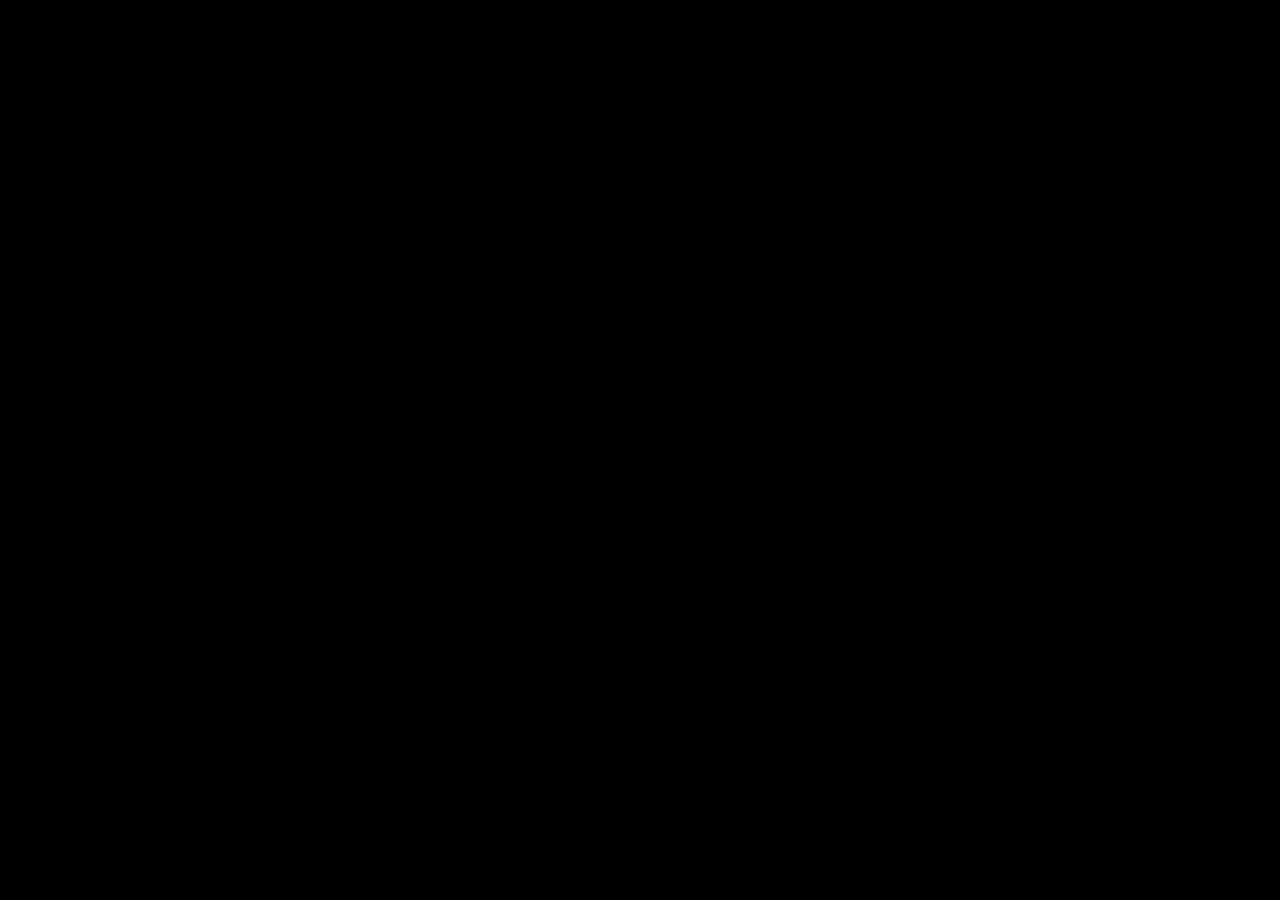
==== about.html @ 6114cc75 "pink goose" ====
<!DOCTYPE html>
<html lang="en">
<head>
    <meta charset="UTF-8">
    <meta name="viewport" content="width=device-width, initial-scale=1.0">
    <title>Document</title>
    <link rel="stylesheet" href="main.css">
</head>
<body>
    
</body>
</html>
---- main.css ----
*{
    margin: 0;
    padding: 0;
}

body{
    background-color: #000; /*naar zwart veranderen*/
}

.header{
    height: 104px;
    width: 100%;
    background-color: #123456; /*weghalen*/

}
.header_content{
    justify-content: space-between;
    display: flex;
    flex-direction: row;
}
    .pink_goose{
        height: 45px;
        width: 246px;
        align-items: center;
        display: flex;
        flex-direction: row;
        gap: 8px;
        font-family: "Roboto", sans-serif;
        font-weight: 700;
        font-style: normal;
    }
        .pink{
            color: #ffffff;
            font-size: 30px;
        }
        .goose{
            color: #ffb4d3;
            font-size: 30px;
        }
    .home_balk{
        align-self: center;
        background-color: aqua;
        display: flex;
        flex-direction: row;
        gap: 25px;
        color: #fff;
        align-content: center;
        text-align: center;
    }
    .login{
        height: 44px;
        width: 92px;
        background: #243241;
        align-content: center;
        text-align: center;
        color: #fff;
        border-radius: 15px;
    }
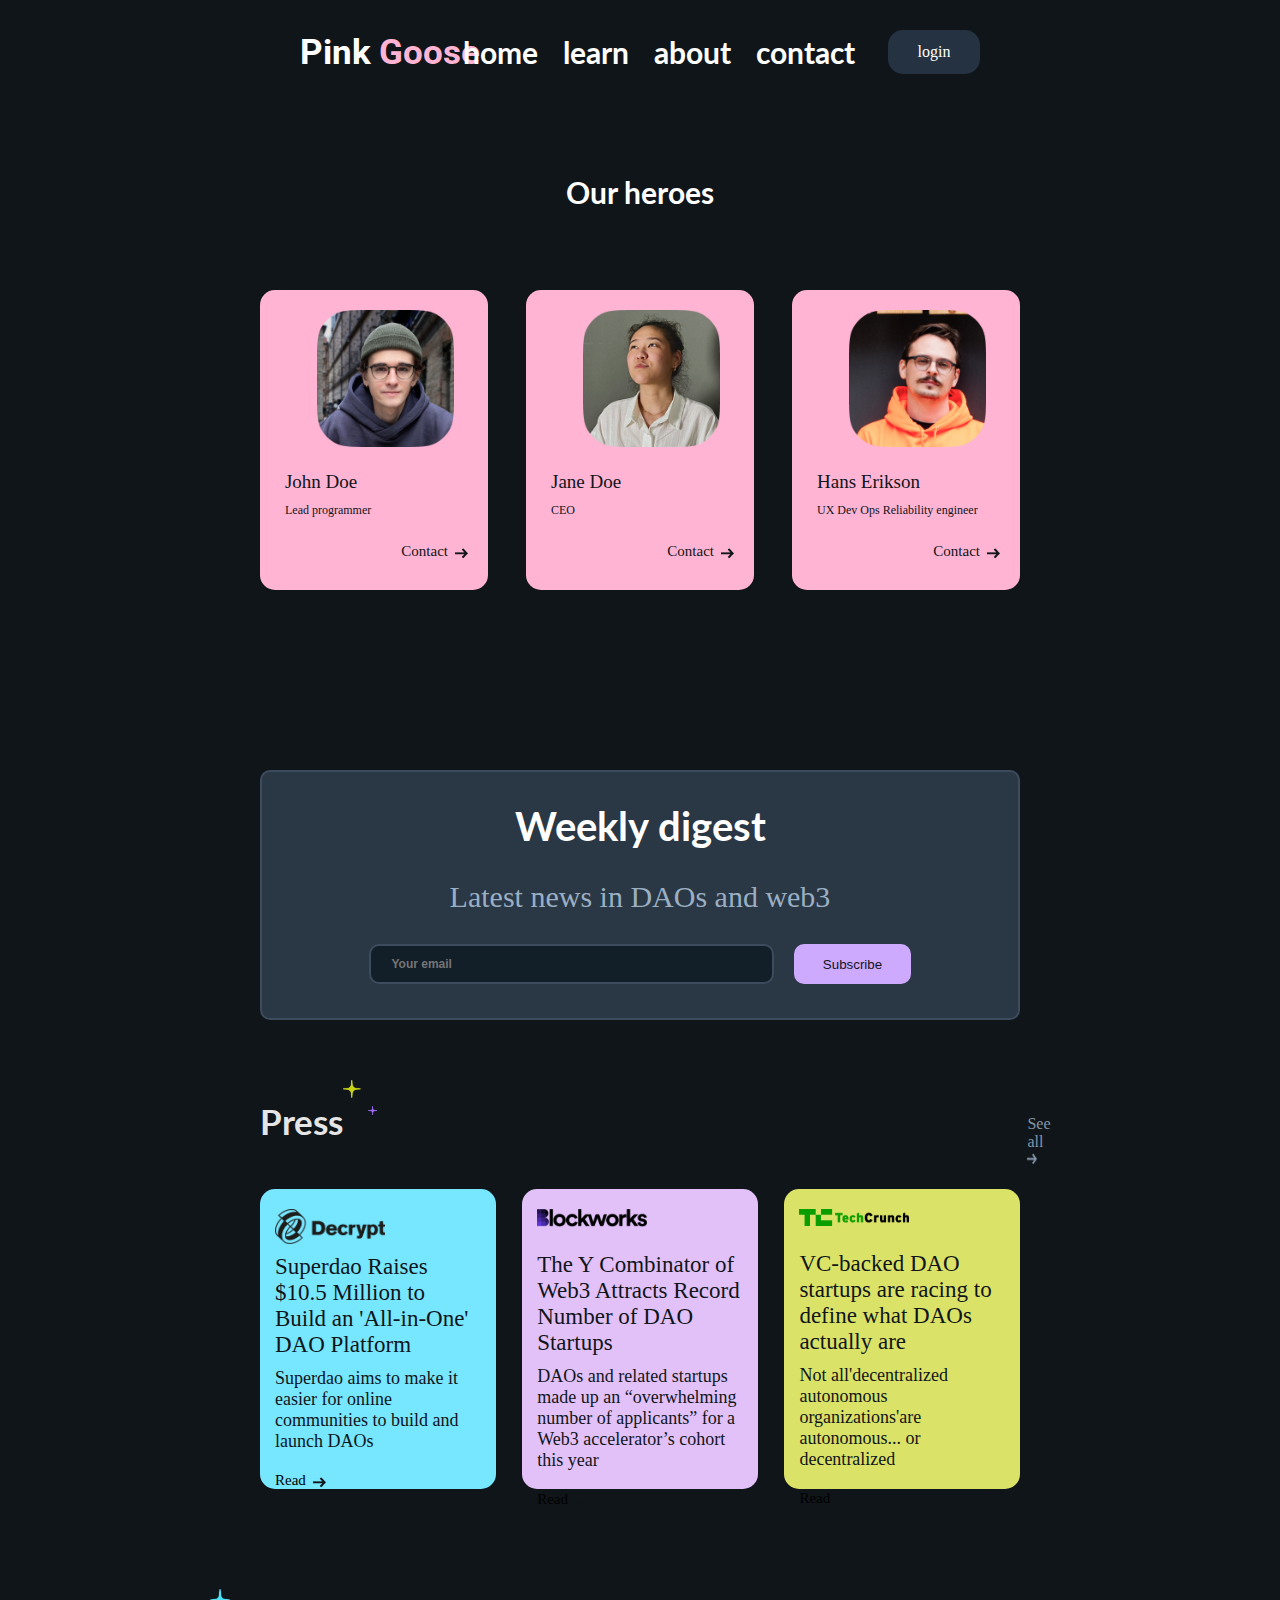
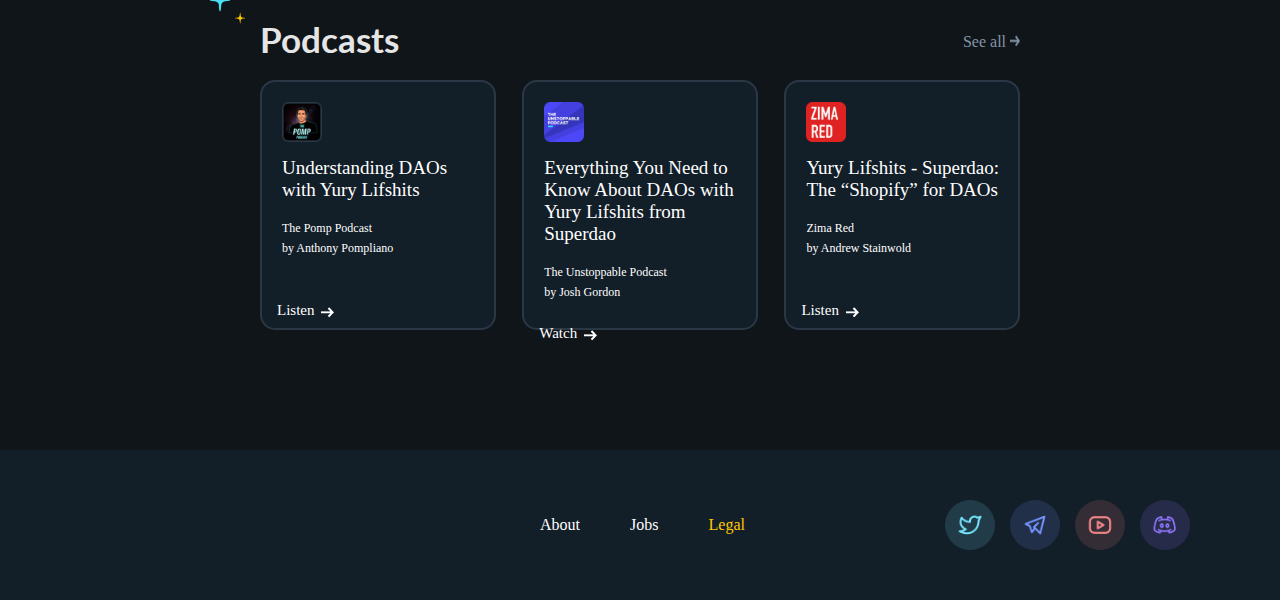
==== commit 4b36ae10: "website pinkgoose" ====
--- a/about.html
+++ b/about.html
@@ -1,12 +1,191 @@
 <!DOCTYPE html>
 <html lang="en">
+
 <head>
     <meta charset="UTF-8">
     <meta name="viewport" content="width=device-width, initial-scale=1.0">
     <title>Document</title>
-    <link rel="stylesheet" href="main.css">
+    <link rel="preconnect" href="https://fonts.googleapis.com">
+    <link rel="preconnect" href="https://fonts.gstatic.com" crossorigin>
+    <link href="https://fonts.googleapis.com/css2?family=Roboto:wght@700&display=swap" rel="stylesheet">
+    <link rel="preconnect" href="https://fonts.googleapis.com">
+    <link rel="preconnect" href="https://fonts.gstatic.com" crossorigin>
+    <link
+        href="https://fonts.googleapis.com/css2?family=Lato:ital,wght@0,100;0,300;0,400;0,700;0,900;1,100;1,300;1,400;1,700;1,900&display=swap"
+        rel="stylesheet">
+    <link rel="stylesheet" href="css/main.css">
 </head>
+
+<nav>
+    <div class="header">
+        <div class="header_content">
+            <div class="pink_goose">
+                <div class="pink">
+                    <p>Pink</p>
+                </div> <!--sluit pink-->
+                <div class="goose">
+                    <p>Goose</p>
+                </div> <!--sluit goose-->
+            </div> <!--sluit pink_goose-->
+            <div class="home_balk">
+                <a href="index.html">
+                    <h2>home</h2>
+                </a>
+                <a href="learn.html">
+                    <h2>learn</h2>
+                </a>
+                <a href="about.html">
+                    <h2>about</h2>
+                </a>
+                <a href="contact.html">
+                    <h2>contact</h2>
+                </a>
+            </div> <!--sluit home_balk-->
+            <div class="login">
+                <p>login</p>
+            </div> <!--sluit login-->
+        </div> <!--sluit header_content-->
+    </div> <!--sluit header-->
+</nav>
+
 <body>
-    
+    <div class="main">
+        <div class="heroes_kop">
+            <h2> Our heroes </h2>
+        </div> <!--sluit heroes_kop-->
+        <div class="heroes_doosjes">
+            <div class="heroes_roze_doosjes">
+                <img src="images/heroes_john.png" class="heroes_pictures" alt="Jhon Doe">
+                <p class="heroes_tekst_groot"> John Doe </p>
+                <p class="heroes_tekst_klein"> Lead programmer </p>
+                <div class="heroes_contact">
+                    <p> Contact </p>
+                    <img src="images/heroes_pijltje.png" class="heroes_pijltje" alt="pijltje">
+                </div> <!--sluit heroes_contact-->
+            </div> <!--sluit heroes_roze_doosjes-->
+            <div class="heroes_roze_doosjes">
+                <img src="images/heroes_jane.png" class="heroes_pictures" alt="Jane Doe">
+                <p class="heroes_tekst_groot"> Jane Doe </p>
+                <p class="heroes_tekst_klein"> CEO </p>
+                <div class="heroes_contact">
+                    <p> Contact </p>
+                    <img src="images/heroes_pijltje.png" class="heroes_pijltje" alt="pijltje">
+                </div> <!--sluit heroes_contact-->
+            </div> <!--sluit heroes_roze_doosjes-->
+            <div class="heroes_roze_doosjes">
+                <img src="images/heroes_hans.png" class="heroes_pictures" alt="Hans Erikson">
+                <p class="heroes_tekst_groot"> Hans Erikson </p>
+                <p class="heroes_tekst_klein"> UX Dev Ops Reliability engineer </p>
+                <div class="heroes_contact">
+                    <p> Contact </p>
+                    <img src="images/heroes_pijltje.png" class="heroes_pijltje" alt="pijltje">
+                </div> <!--sluit heroes_contact-->
+            </div> <!--sluit heroes_roze_doosjes-->
+        </div> <!--sluit heroes_doosjes-->
+        <div class="ruimte_tussen_about"></div><!--ruimte_tussen_about-->
+        <div class="weekly">
+            <h2 class="weekly_tekst1"> Weekly digest </h2>
+            <p class="weekly_tekst2"> Latest news in DAOs and web3 </p>
+            <div class="weekly_email">
+                <form action="#">
+                    <input class="email" placeholder="Your email">
+                </form>
+                <button class="subscribe" type="submit">Subscribe</button>
+            </div> <!--sluit weekly_email-->
+        </div> <!--sluit weekly-->
+        <div class="press_kop">
+            <h2 class="press"> Press </h2>
+            <img src="images/sterren5.png" class="sterretjes5" alt="sterretjes">
+            <p class="see_all"> See all <img src="images/pijlte_seeall.png" class="pijltje_seeall"> </p>
+        </div> <!--sluit press_kop-->
+        <div class="press_doosjes">
+            <div class="press_box licht_blauw">
+                <img src="images/decrypt.png" class="decrypt" alt="Decrypt">
+                <p class="press_tekst_groot"> Superdao Raises $10.5 Million to Build an 'All-in-One' DAO Platform </p>
+                <p class="press_tekst_klein"> Superdao aims to make it easier for online communities to build and launch
+                    DAOs </p>
+                <div class="ruimte_tussen"></div>
+                <div class="press_read">
+                    <p>Read</p>
+                    <img src="images/pijltje_read.png" class="pijltje_read" alt="pijltje">
+                </div>
+            </div> <!--sluit press_box-->
+            <div class="press_box licht_paars">
+                <img src="images/blockworks.png" class="blockworks" alt="Blockworks">
+                <p class="press_tekst_groot"> The Y Combinator of Web3 Attracts Record Number of DAO Startups </p>
+                <p class="press_tekst_klein"> DAOs and related startups made up an “overwhelming number of applicants”
+                    for a Web3 accelerator’s cohort this year </p>
+                <div class="press_read">
+                    <p>Read</p>
+                    <img src="images/pijltje_read.png" class="pijltje_read" alt="pijltje">
+                </div>
+            </div> <!--sluit press_box-->
+            <div class="press_box donker_geel">
+                <img src="images/techcrunch.png" class="techcrunch" alt="TechCrunch">
+                <p class="press_tekst_groot"> VC-backed DAO startups are racing to define what DAOs actually are </p>
+                <p class="press_tekst_klein"> Not all'decentralized autonomous organizations'are autonomous... or
+                    decentralized </p>
+                <div class="ruimte_tussen"></div>
+                <div class="press_read">
+                    <p>Read</p>
+                    <img src="images/pijltje_read.png" class="pijltje_read" alt="pijltje">
+                </div>
+            </div> <!--sluit press_box-->
+        </div> <!--sluit press_doosjes-->
+        <img src="images/sterren6.png" class="sterretjes6" alt="sterretjes">
+        <div class="podcasts_kop">
+            <h2 class="podcasts"> Podcasts </h2>
+            <p class="see_all"> See all <img src="images/pijlte_seeall.png" class="pijltje_seeall"> </p>
+        </div> <!--sluit podcasts_kop-->
+        <div class="podcasts_doosjes">
+            <div class="podcasts_box">
+                <img src="images/podcasts_portret.png" class="podcast_image" alt="portret">
+                <p class="podcasts_tekst_groot"> Understanding DAOs with Yury Lifshits </p>
+                <p class="podcasts_tekst_klein"> The Pomp Podcast </p>
+                <p class="podcasts_tekst_klein"> by Anthony Pompliano </p>
+                <div class="ruimte_tussen"></div>
+                <div class="podcasts_more">
+                    <p> Listen </p>
+                    <img src="images/podcasts_pijltje.png" class="pijltje_podcasts" alt="pijltje">
+                </div>
+            </div> <!--sluit podcasts_box-->
+            <div class="podcasts_box">
+                <img src="images/podcasts_blauw.png" class="podcast_image" alt="portret">
+                <p class="podcasts_tekst_groot"> Everything You Need to Know About DAOs with Yury Lifshits from Superdao
+                </p>
+                <p class="podcasts_tekst_klein"> The Unstoppable Podcast </p>
+                <p class="podcasts_tekst_klein"> by Josh Gordon </p>
+                <div class="podcasts_more">
+                    <p> Watch </p>
+                    <img src="images/podcasts_pijltje.png" class="pijltje_podcasts" alt="pijltje">
+                </div>
+            </div> <!--sluit podcasts_box-->
+            <div class="podcasts_box">
+                <img src="images/podcasts_rood.png" class="podcast_image" alt="portret">
+                <p class="podcasts_tekst_groot"> Yury Lifshits - Superdao: The “Shopify” for DAOs </p>
+                <p class="podcasts_tekst_klein"> Zima Red </p>
+                <p class="podcasts_tekst_klein"> by Andrew Stainwold </p>
+                <div class="ruimte_tussen"></div>
+                <div class="podcasts_more">
+                    <p> Listen </p>
+                    <img src="images/podcasts_pijltje.png" class="pijltje_podcasts" alt="pijltje">
+                </div>
+            </div> <!--sluit podcasts_box-->
+        </div> <!--sluit podcasts_doosjes-->
+    </div> <!--sluit main-->
 </body>
+<footer>
+    <div class="footer_words">
+        <p class="footer_wit"> About </p>
+        <p class="footer_wit"> Jobs </p>
+        <p class="footer_geel"> Legal </p>
+    </div> <!--sluit footer_words-->
+    <div class="footer_icons">
+        <img src="images/footer_twitter.png" class="footer_icoontje" alt="twitter">
+        <img src="images/footer_vliegtuig.png" class="footer_icoontje" alt="">
+        <img src="images/footer_youtube.png" class="footer_icoontje" alt="youtube">
+        <img src="images/footer_discord.png" class="footer_icoontje" alt="discord">
+    </div> <!--sluit footer_icons-->
+</footer>
+
 </html>--- a/css/main.css
+++ b/css/main.css
@@ -0,0 +1,808 @@
+*{
+    margin: 0;
+    padding: 0;
+    box-sizing: border-box;
+}
+body{
+    background-color: #10151A;
+}
+a{
+    color:#FFF;
+    text-decoration: none;
+}
+h1{
+    font-size: 40px;
+    flex-wrap: wrap;
+    font-family: "montserrat", sans-serif;  
+}
+h2{
+    font-size: 30px;
+    font-family: "Lato", sans-serif;
+    font-weight: 700;
+    font-style: normal;
+}
+input{
+    color: #3D4C5B;
+    font-weight: bold;
+    font-family: "montserrat", sans-serif;
+    font-size: 12px;
+    padding-left: 20px;
+}
+button{
+    border: none;
+    cursor: pointer;
+}
+button:hover{
+    background-color: auto;
+    transition: all 0.3;
+}
+footer{
+    background-color: #121E28;
+    width: 100%;
+    height: 150px;
+    display: flex;
+    flex-direction: row;
+    gap: 200px;
+    justify-content: center;
+}
+nav{
+    height: 104px;
+    width: 100%;
+}
+.header_content{
+    justify-content: space-between;
+    display: flex;
+    flex-direction: row;
+    width: 100%;
+    height: 104px;
+}
+    .pink_goose{
+        align-items: center;
+        display: flex;
+        flex-direction: row;
+        gap: 8px;
+        font-family: "Roboto", sans-serif;
+        font-weight: 700;
+        font-style: normal;
+        margin-left: 300px;
+    }
+        .pink{
+            color: #FFF;
+            font-size: 35px;
+        }
+        .goose{
+            color: #FFB4D3;
+            font-size: 35px;
+        }
+    .home_balk{
+        align-self: center;
+        display: flex;
+        flex-direction: row;
+        gap: 25px;
+        color: #fff;
+        align-content: center;
+        text-align: center;
+        margin-right: -300px;
+        margin-left: -350px;
+        font-family: "semibold", sans-serif;
+    }
+    .login{
+        align-self: center;
+        height: 44px;
+        width: 92px;
+        background: #243241;
+        align-content: center;
+        text-align: center;
+        color: #FFF;
+        border-radius: 15px;
+        margin-right: 300px;
+    }
+
+.main{
+    width: 59.38%;
+    margin: auto;
+    height: auto;
+    margin-bottom: 120px;
+}
+    .start{
+        margin: auto;
+        height: auto;
+        color: #FFF;
+        width: 33.8%;
+        text-align: center;
+        margin-top: 50px;
+    }
+        .start1{
+            font-size: 40px;
+            flex-wrap: wrap;
+            font-family: "montserrat", sans-serif;
+        }
+        .start_tekst{
+            flex-wrap: wrap;
+            font-family: "lato", sans-serif;
+            font-size: 14px;
+            margin-top: 20px;
+        }
+        .start_knop{
+            height: 35px;
+            width: 130px;
+            background-color: #CEAAFF;
+            text-align: center;
+            align-content: center;
+            border-radius: 10px;
+            margin: auto;
+            font-family: "montserrat", sans-serif;
+            margin-top: 20px;
+        } 
+.pijltje1{
+    display: block;
+    margin-left: auto;
+    margin-right: auto;
+    margin-top: 75px;
+}
+.ready{
+    width: 100%;
+    height: auto;
+}
+    .ready_kop{        
+        justify-content: center;
+        display: flex;
+        flex-direction: row;
+        margin-bottom: 10px;
+        margin-top: 75px;
+        color: #FFF;
+    }
+        .sterretjes1{
+            height: 50px;
+            width: 47px;
+            margin-left: 250px;
+        }
+        .tekst_ready{
+            margin: auto;
+            justify-content: center;
+            margin-left: 30px;
+        }
+    .ready_knoppen{
+        display: flex;
+        flex-direction: row;
+        align-items: center;
+        gap: 10px;
+        justify-content: center;
+        margin-bottom: 15px;
+    }
+        .button1{
+            background-color: #182632;
+            height: auto;
+            width: auto;
+            border-radius: 20px;
+            font-size: 15px;
+            padding: 10px
+        }
+        .investment{
+            color: #FFB4D3;
+        }
+        .startup{
+            color: #FFC24C;
+        }
+        .service{
+            color: #D387F7;
+        }
+        .community{
+            color: #77E6FF;
+        }
+        .impact{
+            color: #23C9DE;
+        }
+        .defi{
+            color: #FF9E9E;
+        }
+        .more{
+            color: #707F8D;
+        }
+    .ready_plaatje{
+        display: block;
+        width: 100%;
+        height: auto;
+        position: relative;
+        margin-top: 60px;
+    }
+    .ready_roze{
+        display: flex;
+        justify-content: space-around;
+        background-color: #FFB4D3;
+        height: auto;
+        width: fit-content;
+        border-radius: 20px;
+        font-size: 13px;
+        padding: 10px;
+        text-align: center;
+        margin: auto;
+        margin-top: -20px;
+        position: relative;
+        border: #000;
+        border-width: 2px;
+        border-style: solid;
+    }
+.designed{
+    display: flex;
+    flex-direction: column;
+    align-items: center;
+    text-align: center;
+    margin-top: 70px;
+}
+    .designed_kop{
+        color: #FFF;
+        margin-bottom: 25px;
+        display: flex;
+        flex-direction: row;
+    }
+    .designed_tekst{
+        margin-left: 100px;
+    }
+    .sterretjes2{
+        height: 30px;
+        width: 30px;
+        margin-left: 70px;
+        position: relative;
+        margin-top: -15px;
+    }
+    .designed_tekst_grijs{
+        color: #37424D;
+    }
+    .designed_tekst_roze{
+        color: #FFB4D3;
+    }
+    .space_down{
+        padding: 5px;
+    }
+.works_with{
+    display: flex;
+    flex-direction: column;
+    align-items: center;
+    text-align: center;
+    margin-top: 100px;
+}
+    .works_kop{
+        color: #fff;
+        margin-bottom: 30px;
+        display: flex;
+        flex-direction: row;
+
+    }
+    .works_knoppen{
+        width: 100%;
+        display: flex;
+        flex-direction: row;
+        justify-content: space-between;
+        margin: auto;
+    }
+    .works_doosje{
+        height: 100px;
+        width: 100px;
+        background-color: #2A3744;
+        border-radius: 20px;
+        display: flex;
+        flex-direction: column;
+    }
+    .icons{
+        height: 40px;
+        width: 40px;
+        align-self: center;
+        margin-top: 30px;
+    }
+    .icons_tekst{
+        margin-top: 40px;
+        color: #FFF;
+    }
+    .sterretjes3{
+        margin-right: 150px;
+        margin-top: -20px;
+    }
+    .sterretjes4{
+        margin-left: 50px;
+        margin-right: 100px;
+        margin-top: -20px;
+    }
+.helps{
+    display: flex;
+    flex-direction: column;
+    margin-top: 150px;
+}
+    .helps_kop{
+        text-align: center;
+        color: #FFF;
+    }
+    .helps_fotos{
+        display: flex;
+        flex-direction: row;
+        gap: 20px;
+        margin: auto;
+        margin-top: 30px;
+        margin-bottom: 30px;
+    }
+        .help_foto{
+           height: 100px;
+           width: 100px; 
+        }
+    .helps_tekst{
+        font-size: 25px;
+        margin: auto;
+        color: #FFF;
+    }
+    .help_ster{
+        height: 20px;
+        width: 20px;
+        margin-left: 5px;
+        margin-right: 5px;
+    }
+.weekly{
+    width: 100%;
+    height: 250px;
+    background-color: #2A3744;
+    border-radius: 30px;
+    margin-top: 100px;
+    text-align: center;
+    border-radius: 10px;
+    border-width: 2px;
+    border-color: #3D4B5E;
+    border-style: solid;
+}
+    .weekly_tekst1{
+        color: #FFF;
+        font-size: 40px;
+        padding: 30px;
+    }
+    .weekly_tekst2{
+        color: #9AAFC3;
+        font-size: 30px;
+        margin-bottom: 30px;
+    }
+    .weekly_email{
+        display: flex;
+        flex-direction: row;
+        gap: 20px;
+        justify-content: center;
+    }
+    .email{
+        background-color: #121E28;
+        height: 40px;
+        width: 405px;
+        border-radius: 10px;
+        border-width: 2px;
+        border-color: #3D4B5E;
+        border-style: solid;
+        align-content: center;
+    }
+    .email:focus {
+        outline: none;
+    }
+    .subscribe{
+        background-color: #CEAAFF;
+        height: 40px;
+        width: 15.35%;
+        border-radius: 10px;
+        color: #10151A;
+        text-align: center;
+        align-content: center;
+        border: none;
+        cursor: pointer;
+    }
+.press_kop{
+    display: flex;
+    flex-direction: row;
+    margin-top: 80px;
+    justify-content: space-between;
+    margin-bottom: 20px;
+}
+    .press{
+        color: #E5E5E5;
+        font-size: 35px;
+    }
+    .see_all{
+        color: #8395A7;
+        margin-top: 15px;
+    }
+    .pijltje_seeall{
+        height: 12px;
+        width: 10px;
+    }
+    .sterretjes5{
+        height: 35px;
+        width: 35px;
+        margin-right: 650px;
+        margin-top: -20px;
+    }
+.press_doosjes{
+    display: flex;
+    flex-direction: row;
+    justify-content: space-between;
+    margin-bottom: 100px;
+}
+    .press_box{
+        height: 300px;
+        width: 31%;
+        border-radius: 15px;
+        display: flex;
+        flex-direction: column;
+    }
+    .licht_blauw{
+        background-color: #77E6FF;
+    }
+    .licht_paars{
+        background-color: #E2C1F9;
+    }
+    .donker_geel{
+        background-color: #DBE268;
+    }
+    .press_tekst_groot{
+        margin-top: 10px;
+        margin-left: 15px;
+        margin-right: 15px;
+        font-size: 23px;
+        color: #10151A;
+    }
+    .press_tekst_klein{
+        margin-top: 10px;
+        margin-left: 15px;
+        margin-right: 15px;
+        font-size: 18px;
+        color: #10151A;
+    }
+    .ruimte_tussen{
+        height: 20.8px;
+        width: auto;
+    }
+    .press_read{
+        margin-left: 15px;
+        margin-top: 20px;
+        display: flex;
+        flex-direction: row;
+        gap: 7px;
+        font-size: 15px;
+    }
+    .decrypt{
+        margin-top: 20px;
+        margin-left: 15px;
+        height: 35px;
+        width: 110px;
+    }
+    .blockworks{
+        margin-top: 20px;
+        margin-left: 15px;
+        margin-bottom: 15px;
+        height: 20px;
+        width: 110px;
+    }
+    .techcrunch{
+        margin-top: 20px;
+        margin-left: 15px;
+        margin-bottom: 15px;
+        height: 20px;
+        width: 110px;
+    }
+    .pijltje_read{
+        height: 20px;
+        width: 13px;
+    }
+.sterretjes6{
+    height: 35px;
+    width: 35px;
+    margin-left: -50px;
+    margin-bottom: -10px;
+}
+.podcasts_kop{
+    display: flex;
+    flex-direction: row;
+    justify-content: space-between;
+    margin-bottom: 20px;
+}
+    .podcasts{
+        color: #E5E5E5;
+        font-size: 35px;
+    }
+.podcasts_doosjes{
+    display: flex;
+    flex-direction: row;
+    justify-content: space-between;
+}
+    .podcasts_box{
+        height: 250px;
+        width: 31%;
+        border-radius: 15px;
+        background-color: #121E28;
+        border-width: 2px;
+        border-color: #2A3744;
+        border-style: solid;
+        display: flex;
+        flex-direction: column;
+    }
+    .podcast_image{
+        height: 40px;
+        width: 40px;
+        margin-top: 20px;
+        margin-left: 20px;
+        margin-bottom: 15px;
+    }
+    .podcasts_tekst_groot{
+        margin-left: 20px;
+        margin-right: 15px;
+        font-size: 19px;
+        color: #FFF;
+        margin-bottom: 20px;
+    }
+    .podcasts_tekst_klein{
+        margin-left: 20px;
+        font-size: 12px;
+        color: #FFF;
+        margin-bottom: 5px;
+    }
+    .ruimte_tussen2{
+        height: 22.4px;
+    }
+    .podcasts_more{
+        margin-left: 15px;
+        margin-top: 20px;
+        display: flex;
+        flex-direction: row;
+        gap: 7px;
+        font-size: 15px;
+        color: #FFF;
+    }
+    .pijltje_podcasts{
+        height: 20px;
+        width: 13px;
+    }
+.sterretjes7{
+    height: 60px;
+    width: 50px;
+    display: block;
+    margin: auto;
+    margin-top: 40px;
+}
+.idea{
+    display: flex;
+    flex-direction: column;
+    margin-top: 50px;
+}
+    .idea_head{
+        color: #FFF;
+        margin: auto;
+    }
+    .idea_body{
+        color: #5A6C7E;
+        margin: auto;
+        margin-top: 20px;
+        font-size: 28px;
+    }
+    .idea_naast{
+        display: flex;
+        flex-direction: row;
+        gap: 30px;
+        margin-top: 20px;
+        justify-content: center;
+    }
+    .idea_box_roze{
+        background-color: #E2C1F9;
+        height: 40px;
+        width: 16%;
+        border-radius: 10px;
+        display: flex;
+        flex-direction: row;
+        gap: 10px;
+    }
+    .idea_box_geel{
+        background-color: #FFC803;
+        height: 40px;
+        width: 16%;
+        border-radius: 10px;
+        display: flex;
+        flex-direction: row;
+        gap: 10px;
+    }
+    .idea_knop{
+        height: 28px;
+        width: 28px;
+        margin-left: 6px;
+        margin-top: 6px;
+    }
+    .idea_onder{
+        display: flex;
+        flex-direction: column;
+        text-align: start;
+    }
+    .idea_tekst_telegram{
+        font-size: 15px;
+        margin-top: 4px;
+        color: #4D3705;
+    }
+    .idea_tekst_team{
+        font-size: 10px;
+        color: #4D3705;
+    }
+    .idea_tekst_email{
+        font-size: 15px;
+        margin-top: 4px;
+        color: #40354B;
+    }
+    .idea_tekst_hello{
+        font-size: 10px;
+        color: #40354B;
+    }
+    .footer_words{
+        display: flex;
+        flex-direction: row;
+        gap: 50px;
+        align-self: center;
+        margin-left: 450px;
+    }
+    .footer_wit{
+        color: #FFF;
+    }
+    .footer_geel{
+        color: #FFC803;
+    }
+    .footer_icons{
+        display: flex;
+        flex-direction: row;
+        gap: 15px;
+        position: relative;
+        align-self: center;
+    }
+    .footer_icoontje{
+        height: 50px;
+        width: 50px;
+    }
+.heroes_kop{
+    color: #FFF;
+    display: flex;
+    justify-content: center;
+    margin-top: 70px;
+}  
+.heroes_doosjes{
+    display: flex;
+    flex-direction: row;
+    justify-content: space-between;
+    margin-top: 80px;
+}
+    .heroes_roze_doosjes{
+        width: 30%;
+        height: 300px;
+        background-color: #FFB4D3;
+        border-radius: 15px;
+    }
+    .heroes_pictures{
+        height: 136.8px;
+        width: 136.8px;
+        margin-left: 25%;
+        margin-right: 25%;
+        margin-top: 20px;
+        margin-bottom: 20px;
+    }
+    .heroes_tekst_groot{
+        color: #10151A;
+        font-size: 19px;
+        margin-left: 25px;
+        margin-bottom: 10px;
+    }
+    .heroes_tekst_klein{
+        color: #10151A;
+        font-size: 12px;
+        margin-left: 25px;
+    }
+    .heroes_contact{
+        color: #10151A;
+        display: flex;
+        flex-direction: row;
+        gap: 7px;
+        font-size: 15px;
+        justify-content: end;
+        margin-top: 25px;
+        margin-right: 20px;
+    }
+    .heroes_pijltje{
+        height: 20px;
+        width: 13px;
+    }
+.ruimte_tussen_about{
+    height: 80px;
+    width: auto;
+}
+.ruimte_tussen_contact{
+    height: 100px;
+}
+.post_box{
+    height: 850px;
+    width: 82.63%;
+    background-color: #121E28;
+    margin: auto;
+    border-radius: 15px;
+    border-color: #2A3744;
+    border-width: 2px;
+    border-style: solid;
+    margin-bottom: 300px;
+}
+    .send_kop{
+        text-align: center;
+        color: #FFF;
+        margin-top: 50px;
+        margin-bottom: 30px; 
+    }
+    .invul_center{
+        width: 100%;
+        height: auto;
+        text-align: center;
+    }
+    .send_email{
+        width: 53.72%;
+        height: 50px;
+        background-color: #121E28;
+        margin-bottom: 20px;
+        align-content: center;
+        color: #3D4C5B;
+    }
+    .send_email:focus {
+        outline: none;
+    }
+    .send_name{
+        width: 53.72%;
+        height: 50px;  
+        margin: auto;
+        margin-bottom: 20px;
+        background-color: #121E28;
+        color: #3D4C5B;
+    }
+    .send_name:focus {
+        outline: none;
+    }
+    .send_message{
+        width: 53.72%;
+        height: 250px; 
+        margin: auto;
+        margin-bottom: 20px;
+        background-color: #121E28;
+        color: #3D4C5B;
+        padding: 20px;
+    }
+    textarea{
+        resize: none;
+    }
+    .send_message:focus {
+        outline: none;
+    }
+    .send_color{
+        width: 53.72%;
+        height: 50px; 
+        margin: auto;
+        margin-bottom: 200px;
+        background-color: #121E28;
+        color: #3D4C5B;
+        padding-left: 20px;
+    }
+    .send_color:focus {
+        outline: none;
+    }
+    .send_border{
+        border: #2A3744;
+        border-width: 2px;
+        border-style: solid;
+        border-radius: 15px;
+    }
+    .send_send_box{
+        height: auto;
+        width: 100%;
+        display: flex;
+        justify-content: end;
+    }
+    .send_send{
+        height: 50px;
+        width: 18.58%;
+        background-color: #CEAAFF;
+        border-radius: 15px;
+        margin-right: 20px;
+        text-align: center;
+        align-content: center;
+        font-size: 17px;
+    }
+    color_option{
+        color: #3D4C5B; 
+    }
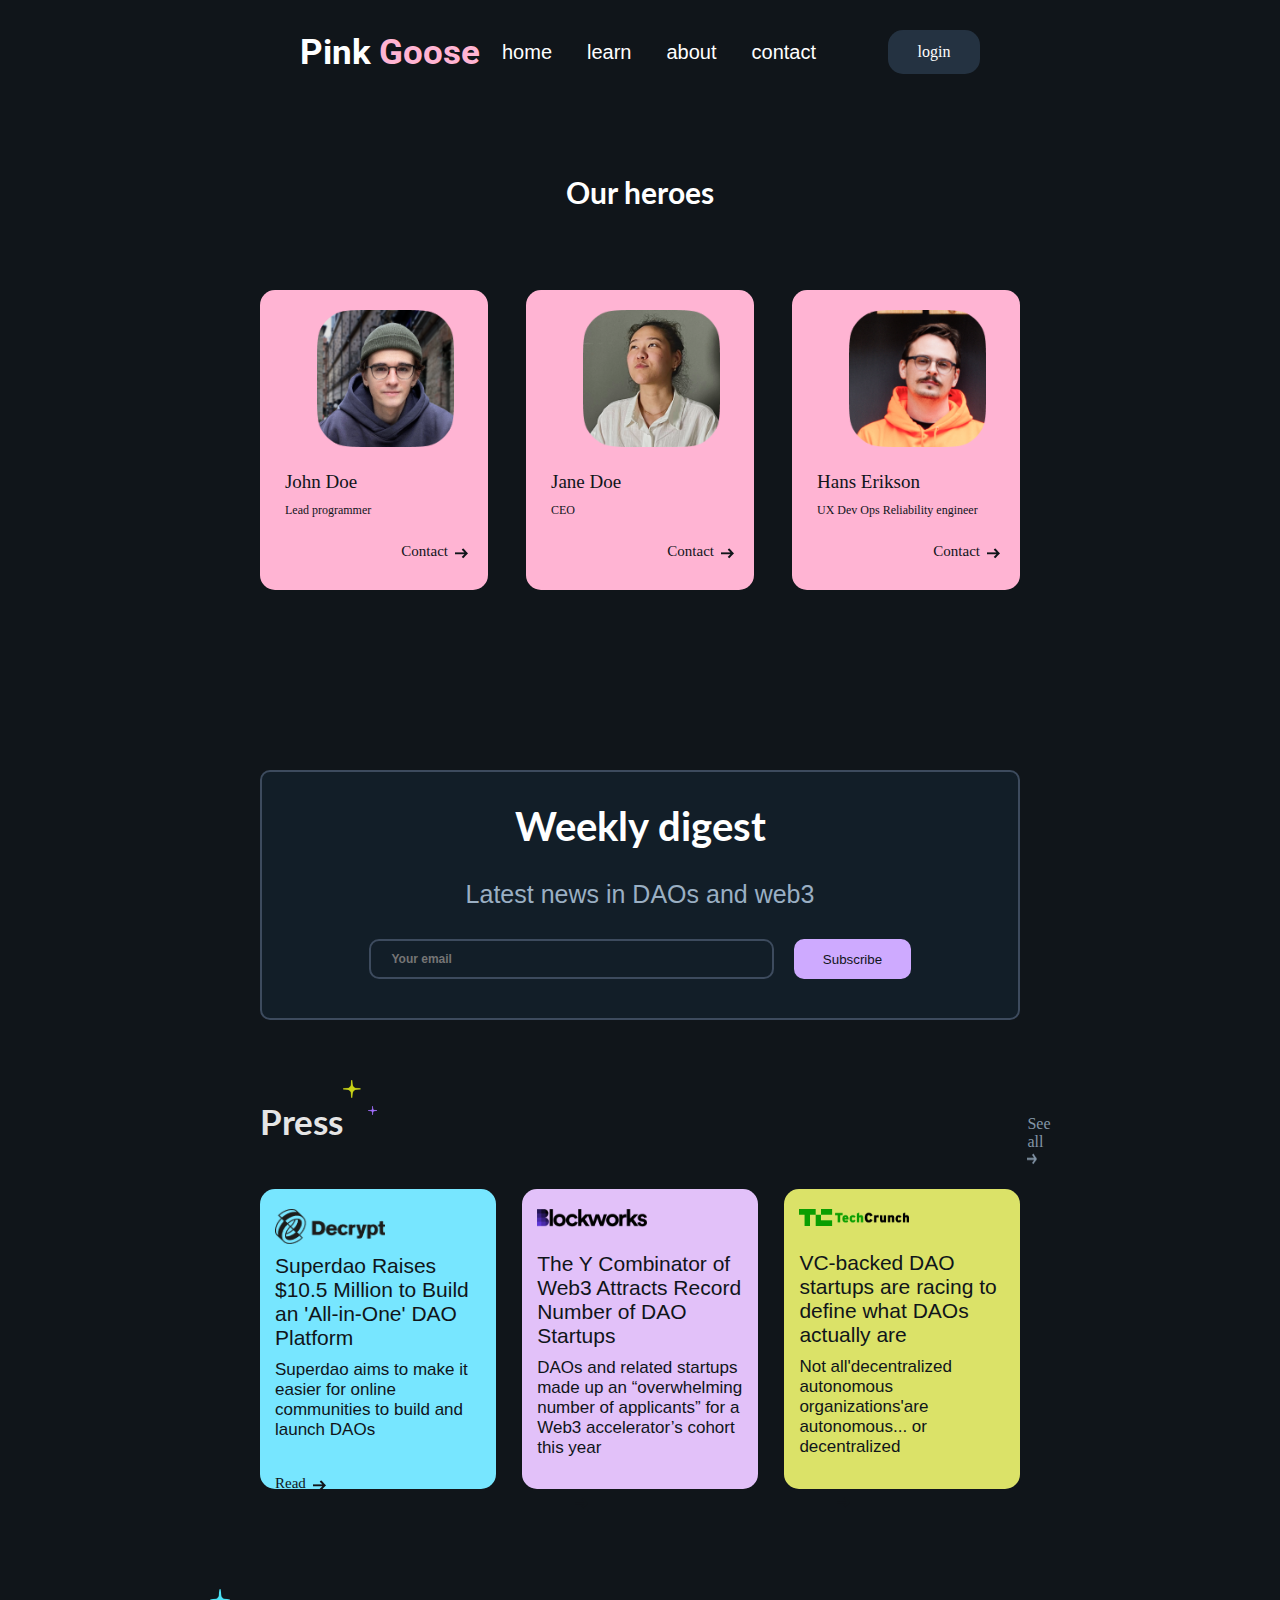
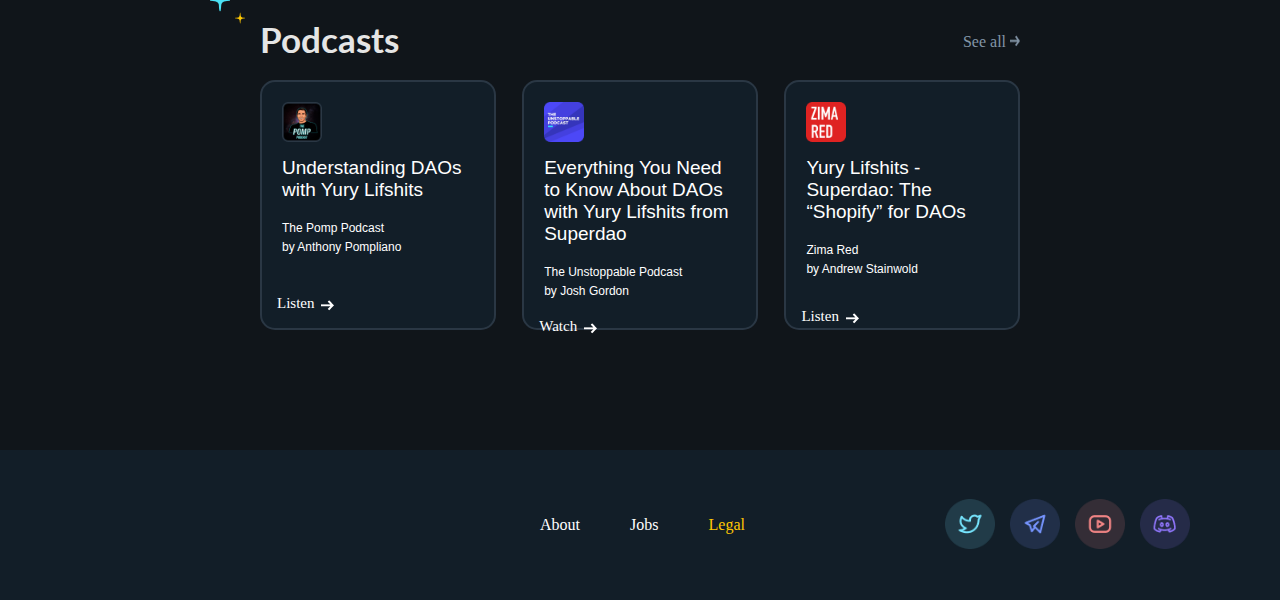
==== commit 82bf1b5e: "bijwerkingen" ====
--- a/about.html
+++ b/about.html
@@ -29,16 +29,16 @@
             </div> <!--sluit pink_goose-->
             <div class="home_balk">
                 <a href="index.html">
-                    <h2>home</h2>
+                    <p>home</p>
                 </a>
                 <a href="learn.html">
-                    <h2>learn</h2>
+                    <p>learn</p>
                 </a>
                 <a href="about.html">
-                    <h2>about</h2>
+                    <p>about</p>
                 </a>
                 <a href="contact.html">
-                    <h2>contact</h2>
+                    <p>contact</p>
                 </a>
             </div> <!--sluit home_balk-->
             <div class="login">
@@ -181,11 +181,27 @@
         <p class="footer_geel"> Legal </p>
     </div> <!--sluit footer_words-->
     <div class="footer_icons">
-        <img src="images/footer_twitter.png" class="footer_icoontje" alt="twitter">
-        <img src="images/footer_vliegtuig.png" class="footer_icoontje" alt="">
-        <img src="images/footer_youtube.png" class="footer_icoontje" alt="youtube">
-        <img src="images/footer_discord.png" class="footer_icoontje" alt="discord">
+        <button>
+            <a href="https://x.com/">
+                <img src="images/footer_twitter.png" class="footer_icoontje" alt="twitter">
+            </a>
+        </button>
+        <button>
+            <a href="https://web.telegram.org/">
+                <img src="images/footer_vliegtuig.png" class="footer_icoontje" alt="">
+            </a>
+        </button>
+        <button>
+            <a href="https://www.youtube.com/">
+                <img src="images/footer_youtube.png" class="footer_icoontje" alt="youtube">
+            </a>
+        </button>
+        <button>
+            <a href="https://discord.com/">
+                <img src="images/footer_discord.png" class="footer_icoontje" alt="discord">
+            </a>
+        </button>
     </div> <!--sluit footer_icons-->
-</footer>
+</footer> <!--sluit de footer-->
 
 </html>--- a/css/main.css
+++ b/css/main.css
@@ -1,808 +1,820 @@
-*{
-    margin: 0;
-    padding: 0;
-    box-sizing: border-box;
-}
-body{
-    background-color: #10151A;
-}
-a{
-    color:#FFF;
-    text-decoration: none;
-}
-h1{
-    font-size: 40px;
-    flex-wrap: wrap;
-    font-family: "montserrat", sans-serif;  
-}
-h2{
-    font-size: 30px;
-    font-family: "Lato", sans-serif;
-    font-weight: 700;
-    font-style: normal;
-}
-input{
-    color: #3D4C5B;
-    font-weight: bold;
-    font-family: "montserrat", sans-serif;
-    font-size: 12px;
-    padding-left: 20px;
-}
-button{
-    border: none;
-    cursor: pointer;
-}
-button:hover{
-    background-color: auto;
-    transition: all 0.3;
-}
-footer{
-    background-color: #121E28;
-    width: 100%;
-    height: 150px;
-    display: flex;
-    flex-direction: row;
-    gap: 200px;
-    justify-content: center;
-}
-nav{
-    height: 104px;
-    width: 100%;
-}
-.header_content{
-    justify-content: space-between;
-    display: flex;
-    flex-direction: row;
-    width: 100%;
-    height: 104px;
-}
-    .pink_goose{
-        align-items: center;
-        display: flex;
-        flex-direction: row;
-        gap: 8px;
-        font-family: "Roboto", sans-serif;
-        font-weight: 700;
-        font-style: normal;
-        margin-left: 300px;
-    }
-        .pink{
-            color: #FFF;
-            font-size: 35px;
-        }
-        .goose{
-            color: #FFB4D3;
-            font-size: 35px;
-        }
-    .home_balk{
-        align-self: center;
-        display: flex;
-        flex-direction: row;
-        gap: 25px;
-        color: #fff;
-        align-content: center;
-        text-align: center;
-        margin-right: -300px;
-        margin-left: -350px;
-        font-family: "semibold", sans-serif;
-    }
-    .login{
-        align-self: center;
-        height: 44px;
-        width: 92px;
-        background: #243241;
-        align-content: center;
-        text-align: center;
-        color: #FFF;
-        border-radius: 15px;
-        margin-right: 300px;
-    }
+* {
+  margin: 0;
+  padding: 0;
+  box-sizing: border-box;
+}
+body {
+  background-color: #10151a;
+}
+a {
+  color: #fff;
+  text-decoration: none;
+}
+img {
+    background-color: transparent;
+}
+h1 {
+  font-size: 40px;
+  flex-wrap: wrap;
+  font-family: "montserrat", sans-serif;
+}
+h2 {
+  font-size: 30px;
+  font-family: "Lato", sans-serif;
+  font-weight: 700;
+  font-style: normal;
+}
+input {
+  color: #3d4c5b;
+  font-weight: bold;
+  font-family: "montserrat", sans-serif;
+  font-size: 12px;
+  padding-left: 20px;
+}
+button {
+  border: none;
+  cursor: pointer;
+  background-color: transparent;
+}
+button:hover {
+  background-color: auto;
+  transition: all 0.3;
+}
+footer {
+  background-color: #121e28;
+  width: 100%;
+  height: 150px;
+  display: flex;
+  flex-direction: row;
+  gap: 200px;
+  justify-content: center;
+}
+nav {
+  height: 104px;
+  width: 100%;
+}
+.header_content {
+  justify-content: space-between;
+  display: flex;
+  flex-direction: row;
+  width: 100%;
+  height: 104px;
+}
+.pink_goose {
+  align-items: center;
+  display: flex;
+  flex-direction: row;
+  gap: 8px;
+  font-family: "Roboto", sans-serif;
+  font-weight: 700;
+  font-style: normal;
+  margin-left: 300px;
+}
+.pink {
+  color: #fff;
+  font-size: 35px;
+}
+.goose {
+  color: #ffb4d3;
+  font-size: 35px;
+}
+.home_balk {
+  align-self: center;
+  display: flex;
+  flex-direction: row;
+  gap: 35px;
+  color: #fff;
+  align-content: center;
+  text-align: center;
+  font-size: 20px;
+  margin-right: -300px;
+  margin-left: -350px;
+  font-family: "semibold", sans-serif;
+}
+.login {
+  align-self: center;
+  height: 44px;
+  width: 92px;
+  background: #243241;
+  align-content: center;
+  text-align: center;
+  color: #fff;
+  border-radius: 15px;
+  margin-right: 300px;
+}
 
-.main{
-    width: 59.38%;
-    margin: auto;
-    height: auto;
-    margin-bottom: 120px;
-}
-    .start{
-        margin: auto;
-        height: auto;
-        color: #FFF;
-        width: 33.8%;
-        text-align: center;
-        margin-top: 50px;
-    }
-        .start1{
-            font-size: 40px;
-            flex-wrap: wrap;
-            font-family: "montserrat", sans-serif;
-        }
-        .start_tekst{
-            flex-wrap: wrap;
-            font-family: "lato", sans-serif;
-            font-size: 14px;
-            margin-top: 20px;
-        }
-        .start_knop{
-            height: 35px;
-            width: 130px;
-            background-color: #CEAAFF;
-            text-align: center;
-            align-content: center;
-            border-radius: 10px;
-            margin: auto;
-            font-family: "montserrat", sans-serif;
-            margin-top: 20px;
-        } 
-.pijltje1{
-    display: block;
-    margin-left: auto;
-    margin-right: auto;
-    margin-top: 75px;
-}
-.ready{
-    width: 100%;
-    height: auto;
-}
-    .ready_kop{        
-        justify-content: center;
-        display: flex;
-        flex-direction: row;
-        margin-bottom: 10px;
-        margin-top: 75px;
-        color: #FFF;
-    }
-        .sterretjes1{
-            height: 50px;
-            width: 47px;
-            margin-left: 250px;
-        }
-        .tekst_ready{
-            margin: auto;
-            justify-content: center;
-            margin-left: 30px;
-        }
-    .ready_knoppen{
-        display: flex;
-        flex-direction: row;
-        align-items: center;
-        gap: 10px;
-        justify-content: center;
-        margin-bottom: 15px;
-    }
-        .button1{
-            background-color: #182632;
-            height: auto;
-            width: auto;
-            border-radius: 20px;
-            font-size: 15px;
-            padding: 10px
-        }
-        .investment{
-            color: #FFB4D3;
-        }
-        .startup{
-            color: #FFC24C;
-        }
-        .service{
-            color: #D387F7;
-        }
-        .community{
-            color: #77E6FF;
-        }
-        .impact{
-            color: #23C9DE;
-        }
-        .defi{
-            color: #FF9E9E;
-        }
-        .more{
-            color: #707F8D;
-        }
-    .ready_plaatje{
-        display: block;
-        width: 100%;
-        height: auto;
-        position: relative;
-        margin-top: 60px;
-    }
-    .ready_roze{
-        display: flex;
-        justify-content: space-around;
-        background-color: #FFB4D3;
-        height: auto;
-        width: fit-content;
-        border-radius: 20px;
-        font-size: 13px;
-        padding: 10px;
-        text-align: center;
-        margin: auto;
-        margin-top: -20px;
-        position: relative;
-        border: #000;
-        border-width: 2px;
-        border-style: solid;
-    }
-.designed{
-    display: flex;
-    flex-direction: column;
-    align-items: center;
-    text-align: center;
-    margin-top: 70px;
-}
-    .designed_kop{
-        color: #FFF;
-        margin-bottom: 25px;
-        display: flex;
-        flex-direction: row;
-    }
-    .designed_tekst{
-        margin-left: 100px;
-    }
-    .sterretjes2{
-        height: 30px;
-        width: 30px;
-        margin-left: 70px;
-        position: relative;
-        margin-top: -15px;
-    }
-    .designed_tekst_grijs{
-        color: #37424D;
-    }
-    .designed_tekst_roze{
-        color: #FFB4D3;
-    }
-    .space_down{
-        padding: 5px;
-    }
-.works_with{
-    display: flex;
-    flex-direction: column;
-    align-items: center;
-    text-align: center;
-    margin-top: 100px;
-}
-    .works_kop{
-        color: #fff;
-        margin-bottom: 30px;
-        display: flex;
-        flex-direction: row;
-
-    }
-    .works_knoppen{
-        width: 100%;
-        display: flex;
-        flex-direction: row;
-        justify-content: space-between;
-        margin: auto;
-    }
-    .works_doosje{
-        height: 100px;
-        width: 100px;
-        background-color: #2A3744;
-        border-radius: 20px;
-        display: flex;
-        flex-direction: column;
-    }
-    .icons{
-        height: 40px;
-        width: 40px;
-        align-self: center;
-        margin-top: 30px;
-    }
-    .icons_tekst{
-        margin-top: 40px;
-        color: #FFF;
-    }
-    .sterretjes3{
-        margin-right: 150px;
-        margin-top: -20px;
-    }
-    .sterretjes4{
-        margin-left: 50px;
-        margin-right: 100px;
-        margin-top: -20px;
-    }
-.helps{
-    display: flex;
-    flex-direction: column;
-    margin-top: 150px;
-}
-    .helps_kop{
-        text-align: center;
-        color: #FFF;
-    }
-    .helps_fotos{
-        display: flex;
-        flex-direction: row;
-        gap: 20px;
-        margin: auto;
-        margin-top: 30px;
-        margin-bottom: 30px;
-    }
-        .help_foto{
-           height: 100px;
-           width: 100px; 
-        }
-    .helps_tekst{
-        font-size: 25px;
-        margin: auto;
-        color: #FFF;
-    }
-    .help_ster{
-        height: 20px;
-        width: 20px;
-        margin-left: 5px;
-        margin-right: 5px;
-    }
-.weekly{
-    width: 100%;
-    height: 250px;
-    background-color: #2A3744;
-    border-radius: 30px;
-    margin-top: 100px;
-    text-align: center;
-    border-radius: 10px;
-    border-width: 2px;
-    border-color: #3D4B5E;
-    border-style: solid;
-}
-    .weekly_tekst1{
-        color: #FFF;
-        font-size: 40px;
-        padding: 30px;
-    }
-    .weekly_tekst2{
-        color: #9AAFC3;
-        font-size: 30px;
-        margin-bottom: 30px;
-    }
-    .weekly_email{
-        display: flex;
-        flex-direction: row;
-        gap: 20px;
-        justify-content: center;
-    }
-    .email{
-        background-color: #121E28;
-        height: 40px;
-        width: 405px;
-        border-radius: 10px;
-        border-width: 2px;
-        border-color: #3D4B5E;
-        border-style: solid;
-        align-content: center;
-    }
-    .email:focus {
-        outline: none;
-    }
-    .subscribe{
-        background-color: #CEAAFF;
-        height: 40px;
-        width: 15.35%;
-        border-radius: 10px;
-        color: #10151A;
-        text-align: center;
-        align-content: center;
-        border: none;
-        cursor: pointer;
-    }
-.press_kop{
-    display: flex;
-    flex-direction: row;
-    margin-top: 80px;
-    justify-content: space-between;
-    margin-bottom: 20px;
-}
-    .press{
-        color: #E5E5E5;
-        font-size: 35px;
-    }
-    .see_all{
-        color: #8395A7;
-        margin-top: 15px;
-    }
-    .pijltje_seeall{
-        height: 12px;
-        width: 10px;
-    }
-    .sterretjes5{
-        height: 35px;
-        width: 35px;
-        margin-right: 650px;
-        margin-top: -20px;
-    }
-.press_doosjes{
-    display: flex;
-    flex-direction: row;
-    justify-content: space-between;
-    margin-bottom: 100px;
-}
-    .press_box{
-        height: 300px;
-        width: 31%;
-        border-radius: 15px;
-        display: flex;
-        flex-direction: column;
-    }
-    .licht_blauw{
-        background-color: #77E6FF;
-    }
-    .licht_paars{
-        background-color: #E2C1F9;
-    }
-    .donker_geel{
-        background-color: #DBE268;
-    }
-    .press_tekst_groot{
-        margin-top: 10px;
-        margin-left: 15px;
-        margin-right: 15px;
-        font-size: 23px;
-        color: #10151A;
-    }
-    .press_tekst_klein{
-        margin-top: 10px;
-        margin-left: 15px;
-        margin-right: 15px;
-        font-size: 18px;
-        color: #10151A;
-    }
-    .ruimte_tussen{
-        height: 20.8px;
-        width: auto;
-    }
-    .press_read{
-        margin-left: 15px;
-        margin-top: 20px;
-        display: flex;
-        flex-direction: row;
-        gap: 7px;
-        font-size: 15px;
-    }
-    .decrypt{
-        margin-top: 20px;
-        margin-left: 15px;
-        height: 35px;
-        width: 110px;
-    }
-    .blockworks{
-        margin-top: 20px;
-        margin-left: 15px;
-        margin-bottom: 15px;
-        height: 20px;
-        width: 110px;
-    }
-    .techcrunch{
-        margin-top: 20px;
-        margin-left: 15px;
-        margin-bottom: 15px;
-        height: 20px;
-        width: 110px;
-    }
-    .pijltje_read{
-        height: 20px;
-        width: 13px;
-    }
-.sterretjes6{
-    height: 35px;
-    width: 35px;
-    margin-left: -50px;
-    margin-bottom: -10px;
-}
-.podcasts_kop{
-    display: flex;
-    flex-direction: row;
-    justify-content: space-between;
-    margin-bottom: 20px;
-}
-    .podcasts{
-        color: #E5E5E5;
-        font-size: 35px;
-    }
-.podcasts_doosjes{
-    display: flex;
-    flex-direction: row;
-    justify-content: space-between;
-}
-    .podcasts_box{
-        height: 250px;
-        width: 31%;
-        border-radius: 15px;
-        background-color: #121E28;
-        border-width: 2px;
-        border-color: #2A3744;
-        border-style: solid;
-        display: flex;
-        flex-direction: column;
-    }
-    .podcast_image{
-        height: 40px;
-        width: 40px;
-        margin-top: 20px;
-        margin-left: 20px;
-        margin-bottom: 15px;
-    }
-    .podcasts_tekst_groot{
-        margin-left: 20px;
-        margin-right: 15px;
-        font-size: 19px;
-        color: #FFF;
-        margin-bottom: 20px;
-    }
-    .podcasts_tekst_klein{
-        margin-left: 20px;
-        font-size: 12px;
-        color: #FFF;
-        margin-bottom: 5px;
-    }
-    .ruimte_tussen2{
-        height: 22.4px;
-    }
-    .podcasts_more{
-        margin-left: 15px;
-        margin-top: 20px;
-        display: flex;
-        flex-direction: row;
-        gap: 7px;
-        font-size: 15px;
-        color: #FFF;
-    }
-    .pijltje_podcasts{
-        height: 20px;
-        width: 13px;
-    }
-.sterretjes7{
-    height: 60px;
-    width: 50px;
-    display: block;
-    margin: auto;
-    margin-top: 40px;
-}
-.idea{
-    display: flex;
-    flex-direction: column;
-    margin-top: 50px;
-}
-    .idea_head{
-        color: #FFF;
-        margin: auto;
-    }
-    .idea_body{
-        color: #5A6C7E;
-        margin: auto;
-        margin-top: 20px;
-        font-size: 28px;
-    }
-    .idea_naast{
-        display: flex;
-        flex-direction: row;
-        gap: 30px;
-        margin-top: 20px;
-        justify-content: center;
-    }
-    .idea_box_roze{
-        background-color: #E2C1F9;
-        height: 40px;
-        width: 16%;
-        border-radius: 10px;
-        display: flex;
-        flex-direction: row;
-        gap: 10px;
-    }
-    .idea_box_geel{
-        background-color: #FFC803;
-        height: 40px;
-        width: 16%;
-        border-radius: 10px;
-        display: flex;
-        flex-direction: row;
-        gap: 10px;
-    }
-    .idea_knop{
-        height: 28px;
-        width: 28px;
-        margin-left: 6px;
-        margin-top: 6px;
-    }
-    .idea_onder{
-        display: flex;
-        flex-direction: column;
-        text-align: start;
-    }
-    .idea_tekst_telegram{
-        font-size: 15px;
-        margin-top: 4px;
-        color: #4D3705;
-    }
-    .idea_tekst_team{
-        font-size: 10px;
-        color: #4D3705;
-    }
-    .idea_tekst_email{
-        font-size: 15px;
-        margin-top: 4px;
-        color: #40354B;
-    }
-    .idea_tekst_hello{
-        font-size: 10px;
-        color: #40354B;
-    }
-    .footer_words{
-        display: flex;
-        flex-direction: row;
-        gap: 50px;
-        align-self: center;
-        margin-left: 450px;
-    }
-    .footer_wit{
-        color: #FFF;
-    }
-    .footer_geel{
-        color: #FFC803;
-    }
-    .footer_icons{
-        display: flex;
-        flex-direction: row;
-        gap: 15px;
-        position: relative;
-        align-self: center;
-    }
-    .footer_icoontje{
-        height: 50px;
-        width: 50px;
-    }
-.heroes_kop{
-    color: #FFF;
-    display: flex;
-    justify-content: center;
-    margin-top: 70px;
-}  
-.heroes_doosjes{
-    display: flex;
-    flex-direction: row;
-    justify-content: space-between;
-    margin-top: 80px;
-}
-    .heroes_roze_doosjes{
-        width: 30%;
-        height: 300px;
-        background-color: #FFB4D3;
-        border-radius: 15px;
-    }
-    .heroes_pictures{
-        height: 136.8px;
-        width: 136.8px;
-        margin-left: 25%;
-        margin-right: 25%;
-        margin-top: 20px;
-        margin-bottom: 20px;
-    }
-    .heroes_tekst_groot{
-        color: #10151A;
-        font-size: 19px;
-        margin-left: 25px;
-        margin-bottom: 10px;
-    }
-    .heroes_tekst_klein{
-        color: #10151A;
-        font-size: 12px;
-        margin-left: 25px;
-    }
-    .heroes_contact{
-        color: #10151A;
-        display: flex;
-        flex-direction: row;
-        gap: 7px;
-        font-size: 15px;
-        justify-content: end;
-        margin-top: 25px;
-        margin-right: 20px;
-    }
-    .heroes_pijltje{
-        height: 20px;
-        width: 13px;
-    }
-.ruimte_tussen_about{
-    height: 80px;
-    width: auto;
-}
-.ruimte_tussen_contact{
-    height: 100px;
-}
-.post_box{
-    height: 850px;
-    width: 82.63%;
-    background-color: #121E28;
-    margin: auto;
-    border-radius: 15px;
-    border-color: #2A3744;
-    border-width: 2px;
-    border-style: solid;
-    margin-bottom: 300px;
-}
-    .send_kop{
-        text-align: center;
-        color: #FFF;
-        margin-top: 50px;
-        margin-bottom: 30px; 
-    }
-    .invul_center{
-        width: 100%;
-        height: auto;
-        text-align: center;
-    }
-    .send_email{
-        width: 53.72%;
-        height: 50px;
-        background-color: #121E28;
-        margin-bottom: 20px;
-        align-content: center;
-        color: #3D4C5B;
-    }
-    .send_email:focus {
-        outline: none;
-    }
-    .send_name{
-        width: 53.72%;
-        height: 50px;  
-        margin: auto;
-        margin-bottom: 20px;
-        background-color: #121E28;
-        color: #3D4C5B;
-    }
-    .send_name:focus {
-        outline: none;
-    }
-    .send_message{
-        width: 53.72%;
-        height: 250px; 
-        margin: auto;
-        margin-bottom: 20px;
-        background-color: #121E28;
-        color: #3D4C5B;
-        padding: 20px;
-    }
-    textarea{
-        resize: none;
-    }
-    .send_message:focus {
-        outline: none;
-    }
-    .send_color{
-        width: 53.72%;
-        height: 50px; 
-        margin: auto;
-        margin-bottom: 200px;
-        background-color: #121E28;
-        color: #3D4C5B;
-        padding-left: 20px;
-    }
-    .send_color:focus {
-        outline: none;
-    }
-    .send_border{
-        border: #2A3744;
-        border-width: 2px;
-        border-style: solid;
-        border-radius: 15px;
-    }
-    .send_send_box{
-        height: auto;
-        width: 100%;
-        display: flex;
-        justify-content: end;
-    }
-    .send_send{
-        height: 50px;
-        width: 18.58%;
-        background-color: #CEAAFF;
-        border-radius: 15px;
-        margin-right: 20px;
-        text-align: center;
-        align-content: center;
-        font-size: 17px;
-    }
-    color_option{
-        color: #3D4C5B; 
-    }
+.main {
+  width: 59.38%;
+  margin: auto;
+  height: auto;
+  margin-bottom: 120px;
+}
+.start {
+  margin: auto;
+  height: auto;
+  color: #fff;
+  width: 33.8%;
+  text-align: center;
+  margin-top: 50px;
+}
+.start1 {
+  font-size: 40px;
+  flex-wrap: wrap;
+  font-family: "montserrat", sans-serif;
+}
+.start_tekst {
+  flex-wrap: wrap;
+  font-family: "mostserrat", sans-serif;
+  font-size: 14px;
+  margin-top: 20px;
+}
+.start_knop {
+  height: 35px;
+  width: 130px;
+  background-color: #ceaaff;
+  text-align: center;
+  align-content: center;
+  border-radius: 10px;
+  margin: auto;
+  font-family: "montserrat", sans-serif;
+  margin-top: 20px;
+}
+.pijltje1 {
+  display: block;
+  margin-left: auto;
+  margin-right: auto;
+  margin-top: 75px;
+}
+.ready {
+  width: 100%;
+  height: auto;
+}
+.ready_kop {
+  justify-content: center;
+  display: flex;
+  flex-direction: row;
+  margin-bottom: 20px;
+  margin-top: 75px;
+  color: #fff;
+}
+.sterretjes1 {
+  height: 50px;
+  width: 47px;
+  margin-left: 250px;
+}
+.tekst_ready {
+  margin: auto;
+  justify-content: center;
+  margin-left: 30px;
+}
+.ready_knoppen {
+  display: flex;
+  flex-direction: row;
+  align-items: center;
+  gap: 10px;
+  justify-content: center;
+  margin-bottom: 15px;
+}
+.button1 {
+  background-color: #182632;
+  height: auto;
+  width: auto;
+  border-radius: 20px;
+  font-size: 15px;
+  padding: 10px;
+}
+.investment {
+  color: #ffb4d3;
+}
+.startup {
+  color: #ffc24c;
+}
+.service {
+  color: #d387f7;
+}
+.community {
+  color: #77e6ff;
+}
+.impact {
+  color: #23c9de;
+}
+.defi {
+  color: #ff9e9e;
+}
+.more {
+  color: #707f8d;
+}
+.ready_plaatje {
+  display: block;
+  width: 100%;
+  height: auto;
+  position: relative;
+  margin-top: 60px;
+}
+.ready_roze {
+  display: flex;
+  justify-content: space-around;
+  background-color: #ffb4d3;
+  height: auto;
+  width: fit-content;
+  border-radius: 20px;
+  font-size: 13px;
+  padding: 10px;
+  text-align: center;
+  margin: auto;
+  margin-top: -20px;
+  position: relative;
+  border: #000;
+  border-width: 2px;
+  border-style: solid;
+}
+.designed {
+  display: flex;
+  flex-direction: column;
+  align-items: center;
+  text-align: center;
+  margin-top: 70px;
+}
+.designed_kop {
+  color: #fff;
+  margin-bottom: 25px;
+  display: flex;
+  flex-direction: row;
+}
+.designed_tekst {
+  margin-left: 100px;
+}
+.sterretjes2 {
+  height: 30px;
+  width: 30px;
+  margin-left: 70px;
+  position: relative;
+  margin-top: -15px;
+}
+.designed_tekst_grijs {
+  color: #37424d;
+}
+.designed_tekst_roze {
+  color: #ffb4d3;
+}
+.space_down {
+  padding: 5px;
+}
+.works_with {
+  display: flex;
+  flex-direction: column;
+  align-items: center;
+  text-align: center;
+  margin-top: 100px;
+}
+.works_kop {
+  color: #fff;
+  margin-bottom: 30px;
+  display: flex;
+  flex-direction: row;
+}
+.works_knoppen {
+  width: 100%;
+  display: flex;
+  flex-direction: row;
+  justify-content: space-between;
+  margin: auto;
+}
+.works_doosje {
+  height: 100px;
+  width: 100px;
+  background-color: #121E28;
+  border-radius: 20px;
+  display: flex;
+  flex-direction: column;
+}
+.icons {
+  height: 40px;
+  width: 40px;
+  align-self: center;
+  margin-top: 30px;
+}
+.icons_tekst {
+  margin-top: 40px;
+  color: #fff;
+}
+.sterretjes3 {
+  margin-right: 150px;
+  margin-top: -20px;
+}
+.sterretjes4 {
+  margin-left: 50px;
+  margin-right: 100px;
+  margin-top: -20px;
+}
+.helps {
+  display: flex;
+  flex-direction: column;
+  margin-top: 150px;
+}
+.helps_kop {
+  text-align: center;
+  color: #fff;
+}
+.helps_fotos {
+  display: flex;
+  flex-direction: row;
+  gap: 20px;
+  margin: auto;
+  margin-top: 30px;
+  margin-bottom: 30px;
+}
+.help_foto {
+  height: 100px;
+  width: 100px;
+}
+.helps_tekst {
+  font-size: 25px;
+  margin: auto;
+  color: #fff;
+  font-family: "montserrat", sans-serif;
+  margin-bottom: 10px;
+}
+.help_ster {
+  height: 20px;
+  width: 20px;
+  margin-left: 5px;
+  margin-right: 5px;
+}
+.weekly {
+  width: 100%;
+  height: 250px;
+  background-color: #121E28;
+  border-radius: 30px;
+  margin-top: 100px;
+  text-align: center;
+  border-radius: 10px;
+  border-width: 2px;
+  border-color: #3d4b5e;
+  border-style: solid;
+}
+.weekly_tekst1 {
+  color: #fff;
+  font-size: 40px;
+  padding: 30px;
+}
+.weekly_tekst2 {
+  color: #9aafc3;
+  font-size: 25px;
+  margin-bottom: 30px;
+  font-family: "montserrat", sans-serif;
+}
+.weekly_email {
+  display: flex;
+  flex-direction: row;
+  gap: 20px;
+  justify-content: center;
+}
+.email {
+  background-color: #121e28;
+  height: 40px;
+  width: 405px;
+  border-radius: 10px;
+  border-width: 2px;
+  border-color: #3d4b5e;
+  border-style: solid;
+  align-content: center;
+}
+.email:focus {
+  outline: none;
+}
+.subscribe {
+  background-color: #ceaaff;
+  height: 40px;
+  width: 15.35%;
+  border-radius: 10px;
+  color: #10151a;
+  text-align: center;
+  align-content: center;
+  border: none;
+  cursor: pointer;
+}
+.press_kop {
+  display: flex;
+  flex-direction: row;
+  margin-top: 80px;
+  justify-content: space-between;
+  margin-bottom: 20px;
+}
+.press {
+  color: #e5e5e5;
+  font-size: 35px;
+}
+.see_all {
+  color: #8395a7;
+  margin-top: 15px;
+}
+.pijltje_seeall {
+  height: 12px;
+  width: 10px;
+}
+.sterretjes5 {
+  height: 35px;
+  width: 35px;
+  margin-right: 650px;
+  margin-top: -20px;
+}
+.press_doosjes {
+  display: flex;
+  flex-direction: row;
+  justify-content: space-between;
+  margin-bottom: 100px;
+}
+.press_box {
+  height: 300px;
+  width: 31%;
+  border-radius: 15px;
+  display: flex;
+  flex-direction: column;
+}
+.licht_blauw {
+  background-color: #77e6ff;
+}
+.licht_paars {
+  background-color: #e2c1f9;
+}
+.donker_geel {
+  background-color: #dbe268;
+}
+.press_tekst_groot {
+  margin-top: 10px;
+  margin-left: 15px;
+  margin-right: 15px;
+  font-size: 21px;
+  color: #10151a;
+  font-family: "montserrat", sans-serif;
+}
+.press_tekst_klein {
+  margin-top: 10px;
+  margin-left: 15px;
+  margin-right: 15px;
+  font-size: 17px;
+  color: #10151a;
+  font-family: "montserrat", sans-serif;
+}
+.ruimte_tussen {
+  height: 20.8px;
+  width: auto;
+}
+.press_read {
+  margin-left: 15px;
+  margin-top: 35px;
+  display: flex;
+  flex-direction: row;
+  gap: 7px;
+  font-size: 15px;
+  color: #10151A;
+}
+.decrypt {
+  margin-top: 20px;
+  margin-left: 15px;
+  height: 35px;
+  width: 110px;
+}
+.blockworks {
+  margin-top: 20px;
+  margin-left: 15px;
+  margin-bottom: 15px;
+  height: 20px;
+  width: 110px;
+}
+.techcrunch {
+  margin-top: 20px;
+  margin-left: 15px;
+  margin-bottom: 15px;
+  height: 20px;
+  width: 110px;
+}
+.pijltje_read {
+  height: 20px;
+  width: 13px;
+}
+.sterretjes6 {
+  height: 35px;
+  width: 35px;
+  margin-left: -50px;
+  margin-bottom: -10px;
+}
+.podcasts_kop {
+  display: flex;
+  flex-direction: row;
+  justify-content: space-between;
+  margin-bottom: 20px;
+}
+.podcasts {
+  color: #e5e5e5;
+  font-size: 35px;
+}
+.podcasts_doosjes {
+  display: flex;
+  flex-direction: row;
+  justify-content: space-between;
+}
+.podcasts_box {
+  height: 250px;
+  width: 31%;
+  border-radius: 15px;
+  background-color: #121e28;
+  border-width: 2px;
+  border-color: #2a3744;
+  border-style: solid;
+  display: flex;
+  flex-direction: column;
+}
+.podcast_image {
+  height: 40px;
+  width: 40px;
+  margin-top: 20px;
+  margin-left: 20px;
+  margin-bottom: 15px;
+}
+.podcasts_tekst_groot {
+  margin-left: 20px;
+  margin-right: 15px;
+  font-size: 19px;
+  color: #fff;
+  margin-bottom: 20px;
+  font-family: "montserrat", sans-serif;
+}
+.podcasts_tekst_klein {
+  margin-left: 20px;
+  font-size: 12px;
+  color: #fff;
+  margin-bottom: 5px;
+  font-family: "montserrat", sans-serif;
+}
+.ruimte_tussen2 {
+  height: 22.4px;
+}
+.podcasts_more {
+  margin-left: 15px;
+  margin-top: 15px;
+  display: flex;
+  flex-direction: row;
+  gap: 7px;
+  font-size: 15px;
+  color: #fff;
+}
+.pijltje_podcasts {
+  height: 20px;
+  width: 13px;
+}
+.sterretjes7 {
+  height: 60px;
+  width: 50px;
+  display: block;
+  margin: auto;
+  margin-top: 40px;
+}
+.idea {
+  display: flex;
+  flex-direction: column;
+  margin-top: 50px;
+}
+.idea_head {
+  color: #fff;
+  margin: auto;
+}
+.idea_body {
+  color: #5a6c7e;
+  margin: auto;
+  margin-top: 20px;
+  font-size: 28px;
+}
+.idea_naast {
+  display: flex;
+  flex-direction: row;
+  gap: 30px;
+  margin-top: 20px;
+  justify-content: center;
+}
+.idea_box_roze {
+  background-color: #e2c1f9;
+  height: 40px;
+  width: 16%;
+  border-radius: 10px;
+  display: flex;
+  flex-direction: row;
+  gap: 10px;
+}
+.idea_box_geel {
+  background-color: #ffc803;
+  height: 40px;
+  width: 16%;
+  border-radius: 10px;
+  display: flex;
+  flex-direction: row;
+  gap: 10px;
+}
+.idea_knop {
+  height: 28px;
+  width: 28px;
+  margin-left: 6px;
+  margin-top: 6px;
+}
+.idea_onder {
+  display: flex;
+  flex-direction: column;
+  text-align: start;
+}
+.idea_tekst_telegram {
+  font-size: 15px;
+  margin-top: 4px;
+  color: #4d3705;
+}
+.idea_tekst_team {
+  font-size: 10px;
+  color: #4d3705;
+}
+.idea_tekst_email {
+  font-size: 15px;
+  margin-top: 4px;
+  color: #40354b;
+}
+.idea_tekst_hello {
+  font-size: 10px;
+  color: #40354b;
+}
+.footer_words {
+  display: flex;
+  flex-direction: row;
+  gap: 50px;
+  align-self: center;
+  margin-left: 450px;
+}
+.footer_wit {
+  color: #fff;
+}
+.footer_geel {
+  color: #ffc803;
+}
+.footer_icons {
+  display: flex;
+  flex-direction: row;
+  gap: 15px;
+  position: relative;
+  align-self: center;
+}
+.footer_icoontje {
+  height: 50px;
+  width: 50px;
+}
+.heroes_kop {
+  color: #fff;
+  display: flex;
+  justify-content: center;
+  margin-top: 70px;
+}
+.heroes_doosjes {
+  display: flex;
+  flex-direction: row;
+  justify-content: space-between;
+  margin-top: 80px;
+}
+.heroes_roze_doosjes {
+  width: 30%;
+  height: 300px;
+  background-color: #ffb4d3;
+  border-radius: 15px;
+}
+.heroes_pictures {
+  height: 136.8px;
+  width: 136.8px;
+  margin-left: 25%;
+  margin-right: 25%;
+  margin-top: 20px;
+  margin-bottom: 20px;
+}
+.heroes_tekst_groot {
+  color: #10151a;
+  font-size: 19px;
+  margin-left: 25px;
+  margin-bottom: 10px;
+}
+.heroes_tekst_klein {
+  color: #10151a;
+  font-size: 12px;
+  margin-left: 25px;
+}
+.heroes_contact {
+  color: #10151a;
+  display: flex;
+  flex-direction: row;
+  gap: 7px;
+  font-size: 15px;
+  justify-content: end;
+  margin-top: 25px;
+  margin-right: 20px;
+}
+.heroes_pijltje {
+  height: 20px;
+  width: 13px;
+}
+.ruimte_tussen_about {
+  height: 80px;
+  width: auto;
+}
+.ruimte_tussen_contact {
+  height: 100px;
+}
+.post_box {
+  height: 850px;
+  width: 82.63%;
+  background-color: #121e28;
+  margin: auto;
+  border-radius: 15px;
+  border-color: #2a3744;
+  border-width: 2px;
+  border-style: solid;
+  margin-bottom: 300px;
+}
+.send_kop {
+  text-align: center;
+  color: #fff;
+  margin-top: 50px;
+  margin-bottom: 30px;
+}
+.invul_center {
+  width: 100%;
+  height: auto;
+  text-align: center;
+}
+.send_email {
+  width: 53.72%;
+  height: 50px;
+  background-color: #121e28;
+  margin-bottom: 20px;
+  align-content: center;
+  color: #3d4c5b;
+}
+.send_email:focus {
+  outline: none;
+}
+.send_name {
+  width: 53.72%;
+  height: 50px;
+  margin: auto;
+  margin-bottom: 20px;
+  background-color: #121e28;
+  color: #3d4c5b;
+}
+.send_name:focus {
+  outline: none;
+}
+.send_message {
+  width: 53.72%;
+  height: 250px;
+  margin: auto;
+  margin-bottom: 20px;
+  background-color: #121e28;
+  color: #3d4c5b;
+  padding: 20px;
+}
+textarea {
+  resize: none;
+}
+.send_message:focus {
+  outline: none;
+}
+.send_color {
+  width: 53.72%;
+  height: 50px;
+  margin: auto;
+  margin-bottom: 200px;
+  background-color: #121e28;
+  color: #3d4c5b;
+  padding-left: 20px;
+}
+.send_color:focus {
+  outline: none;
+}
+.send_border {
+  border: #2a3744;
+  border-width: 2px;
+  border-style: solid;
+  border-radius: 15px;
+}
+.send_send_box {
+  height: auto;
+  width: 100%;
+  display: flex;
+  justify-content: end;
+}
+.send_send {
+  height: 50px;
+  width: 18.58%;
+  background-color: #ceaaff;
+  border-radius: 15px;
+  margin-right: 20px;
+  text-align: center;
+  align-content: center;
+  font-size: 17px;
+}
+color_option {
+  color: #3d4c5b;
+}
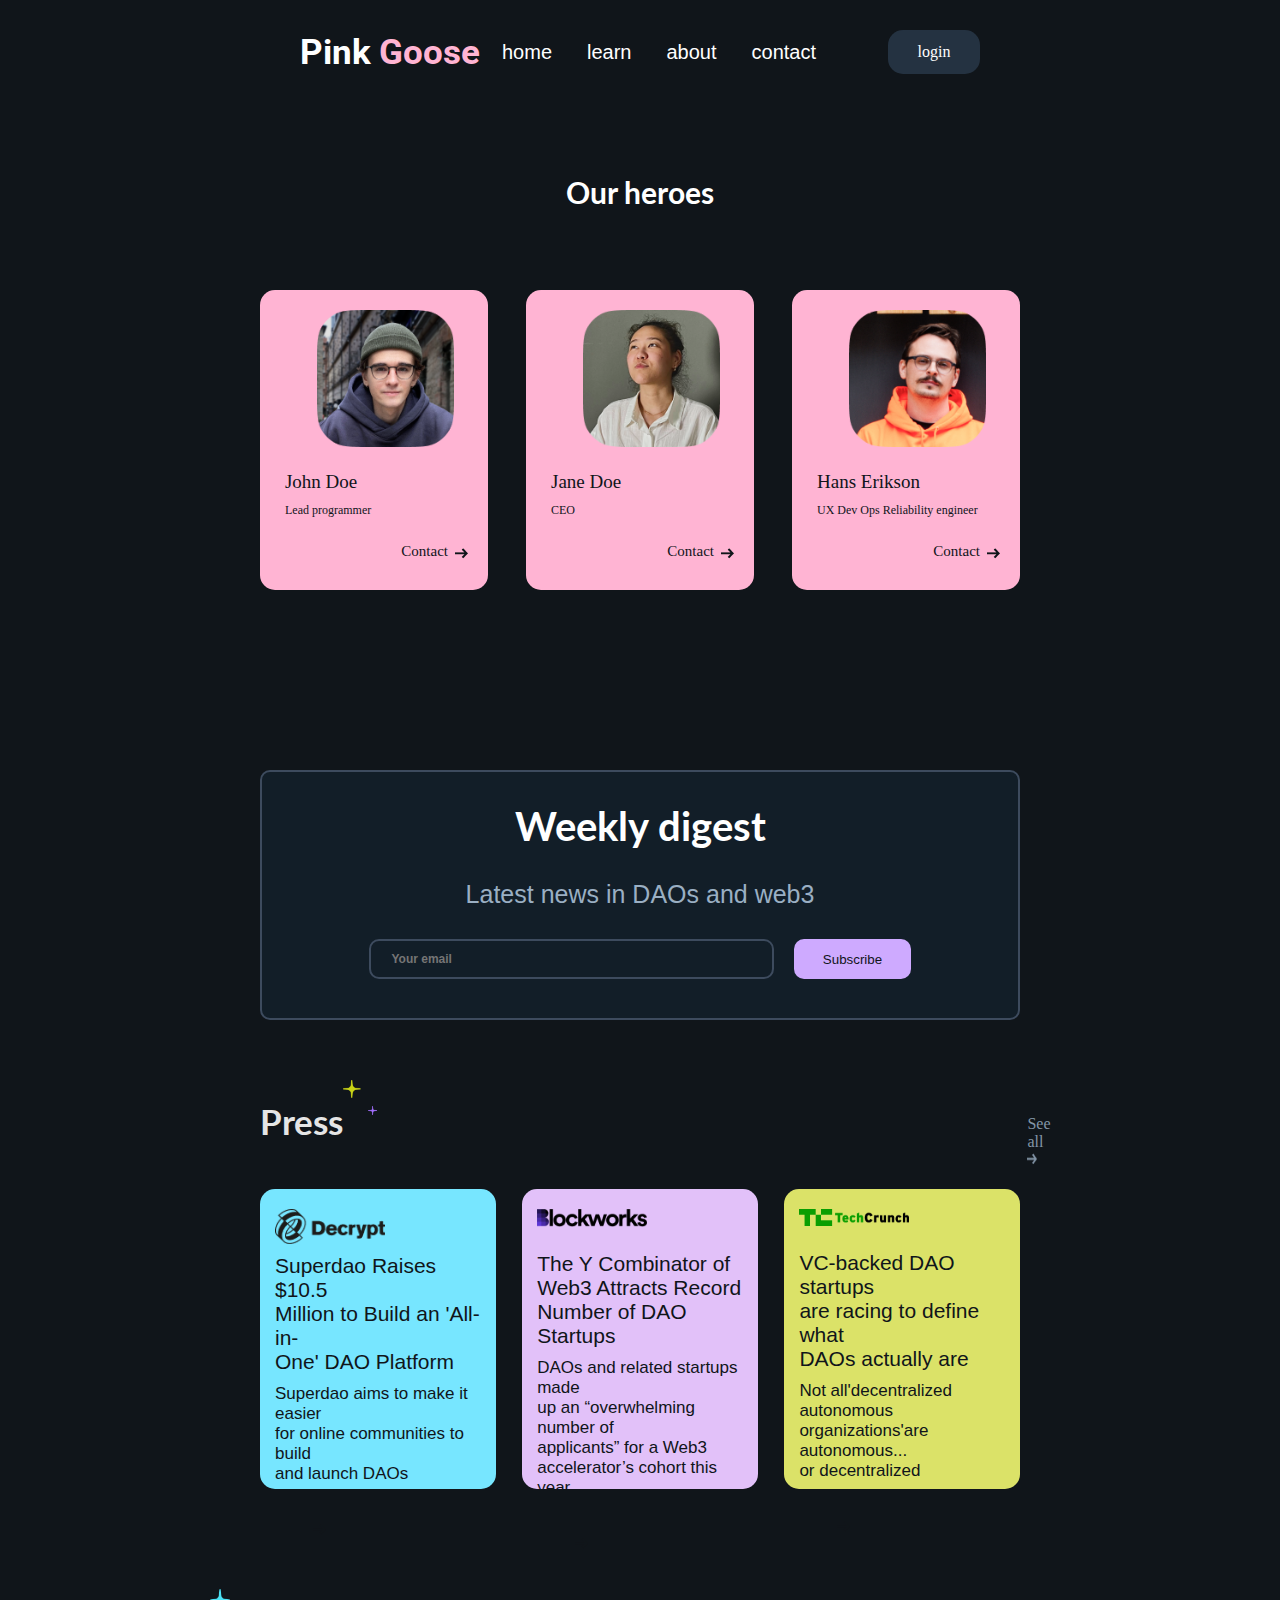
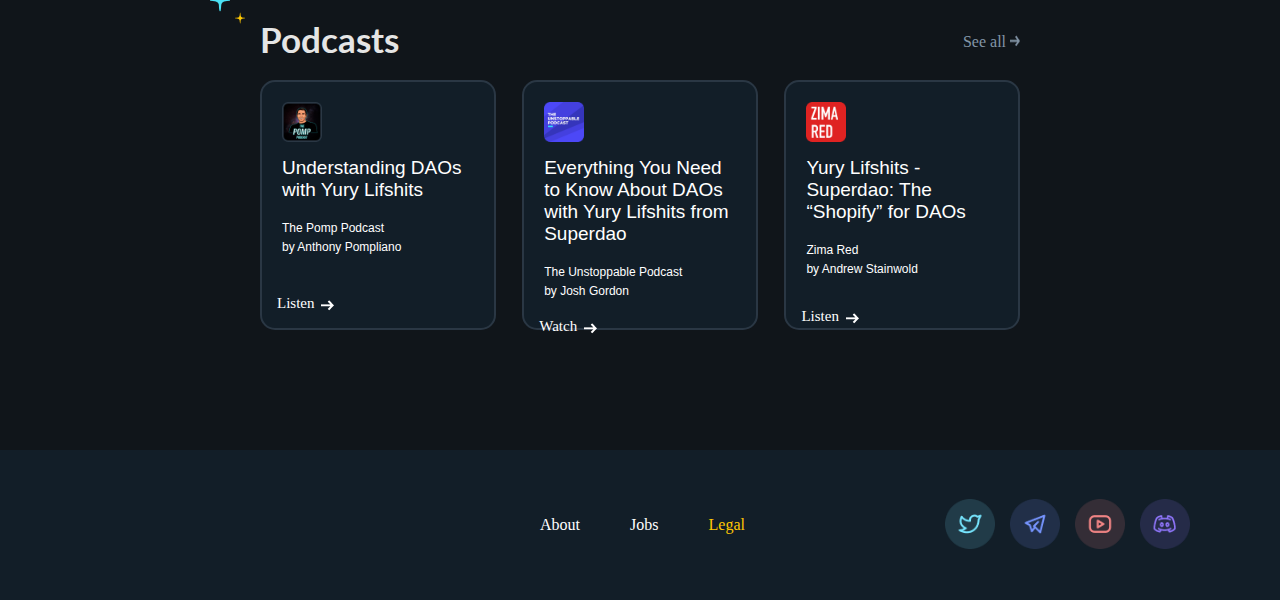
==== commit 0f23052e: "eind website" ====
--- a/about.html
+++ b/about.html
@@ -101,35 +101,43 @@
         <div class="press_doosjes">
             <div class="press_box licht_blauw">
                 <img src="images/decrypt.png" class="decrypt" alt="Decrypt">
-                <p class="press_tekst_groot"> Superdao Raises $10.5 Million to Build an 'All-in-One' DAO Platform </p>
-                <p class="press_tekst_klein"> Superdao aims to make it easier for online communities to build and launch
+                <p class="press_tekst_groot"> Superdao Raises $10.5<br>Million to Build an 'All-in-<br>One' DAO Platform
+                </p>
+                <p class="press_tekst_klein"> Superdao aims to make it easier<br>for online communities to build<br>and
+                    launch
                     DAOs </p>
                 <div class="ruimte_tussen"></div>
-                <div class="press_read">
+                <a href="https://decrypt.co/" class="press_read">
                     <p>Read</p>
                     <img src="images/pijltje_read.png" class="pijltje_read" alt="pijltje">
-                </div>
+                </a>
             </div> <!--sluit press_box-->
             <div class="press_box licht_paars">
                 <img src="images/blockworks.png" class="blockworks" alt="Blockworks">
-                <p class="press_tekst_groot"> The Y Combinator of Web3 Attracts Record Number of DAO Startups </p>
-                <p class="press_tekst_klein"> DAOs and related startups made up an “overwhelming number of applicants”
-                    for a Web3 accelerator’s cohort this year </p>
-                <div class="press_read">
-                    <p>Read</p>
-                    <img src="images/pijltje_read.png" class="pijltje_read" alt="pijltje">
-                </div>
+                <p class="press_tekst_groot"> The Y Combinator of<br>Web3 Attracts Record<br>Number of DAO Startups </p>
+                <p class="press_tekst_klein"> DAOs and related startups made<br>up an “overwhelming number
+                    of<br>applicants”
+                    for a Web3<br>accelerator’s cohort this year </p>
+                <a href="https://blockworks.co/">
+                    <div class="press_read">
+                        <p>Read</p>
+                        <img src="images/pijltje_read.png" class="pijltje_read" alt="pijltje">
+                    </div>
+                </a>
             </div> <!--sluit press_box-->
             <div class="press_box donker_geel">
                 <img src="images/techcrunch.png" class="techcrunch" alt="TechCrunch">
-                <p class="press_tekst_groot"> VC-backed DAO startups are racing to define what DAOs actually are </p>
-                <p class="press_tekst_klein"> Not all'decentralized autonomous organizations'are autonomous... or
+                <p class="press_tekst_groot"> VC-backed DAO startups<br>are racing to define what<br>DAOs actually are
+                </p>
+                <p class="press_tekst_klein"> Not all'decentralized autonomous<br>organizations'are autonomous...<br>or
                     decentralized </p>
                 <div class="ruimte_tussen"></div>
-                <div class="press_read">
-                    <p>Read</p>
-                    <img src="images/pijltje_read.png" class="pijltje_read" alt="pijltje">
-                </div>
+                <a href="https://techcrunch.com/">
+                    <div class="press_read">
+                        <p>Read</p>
+                        <img src="images/pijltje_read.png" class="pijltje_read" alt="pijltje">
+                    </div>
+                </a>
             </div> <!--sluit press_box-->
         </div> <!--sluit press_doosjes-->
         <img src="images/sterren6.png" class="sterretjes6" alt="sterretjes">
